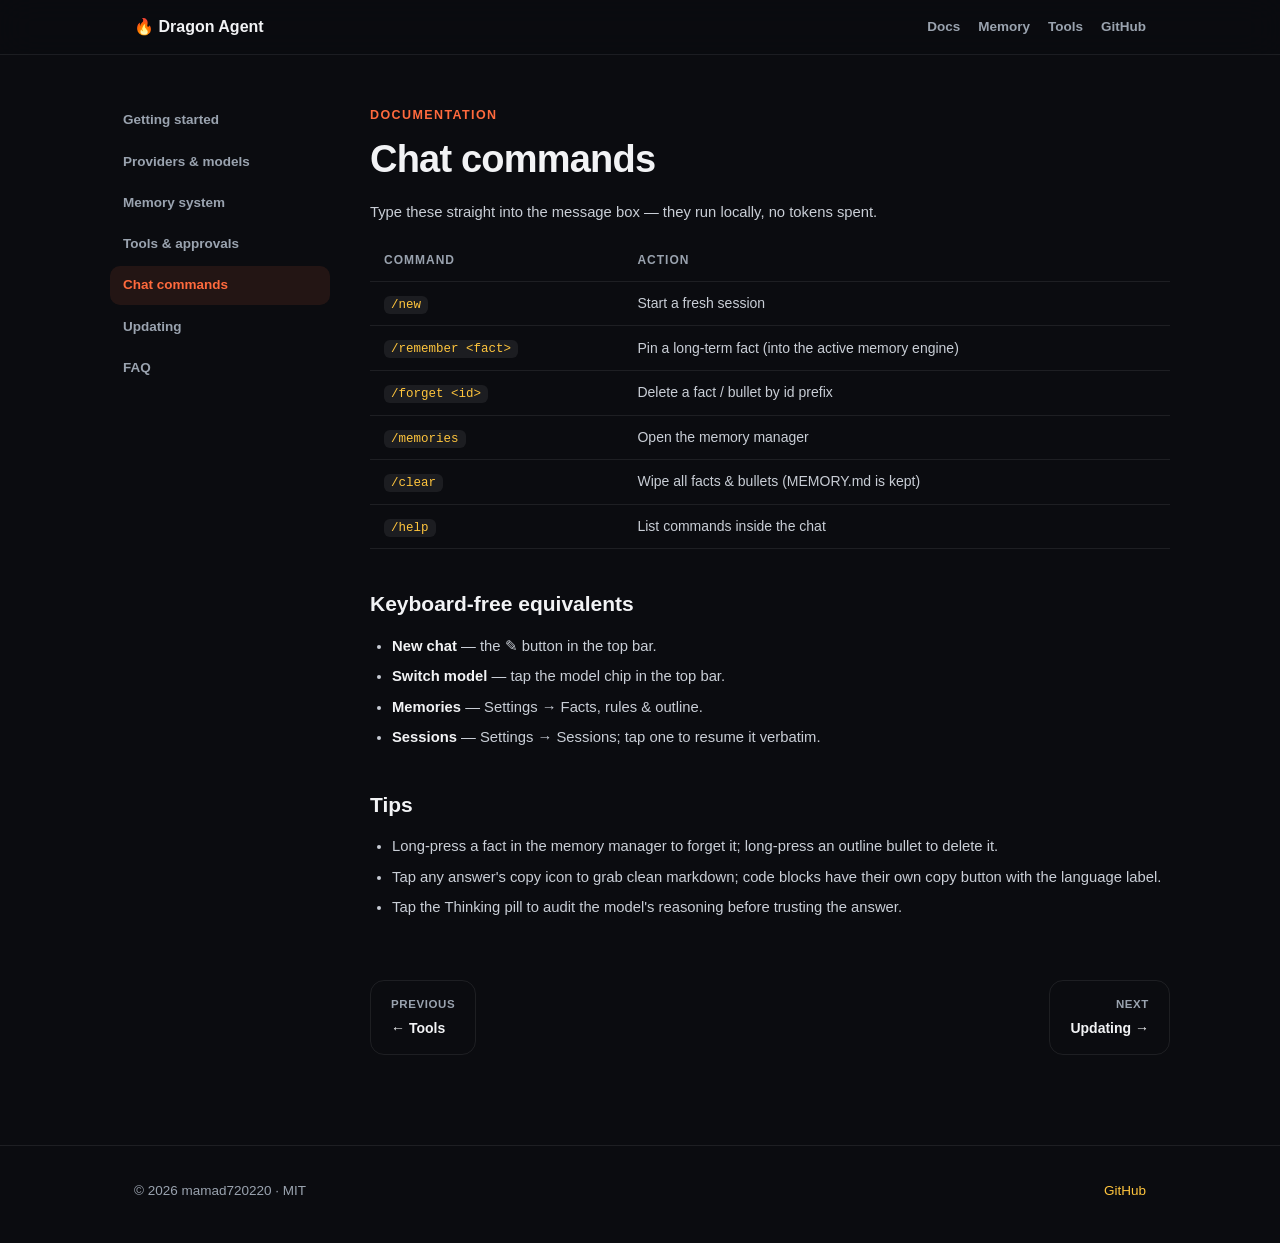
==== docs/commands.html @ 4647bc10 "v1.2.0: light mode, deep thinking + web search + token usage, outline memory engine, tool approval g" ====
<!DOCTYPE html>
<html lang="en">
<head>
<meta charset="UTF-8">
<meta name="viewport" content="width=device-width, initial-scale=1.0">
<title>Chat commands — Dragon Agent Mobile</title>
<link rel="stylesheet" href="style.css">
</head>
<body>
<nav><div class="inner">
  <a class="brand" href="index.html">🔥 Dragon Agent</a>
  <div class="links">
    <a href="getting-started.html">Docs</a>
    <a href="memory.html">Memory</a>
    <a href="tools.html">Tools</a>
    <a href="https://github.com/mamad7202202/dragon-agent-mobile">GitHub</a>
  </div>
</div></nav>

<div class="wrap docs-layout">
  <aside class="docs-nav">
    <a href="getting-started.html">Getting started</a>
    <a href="providers.html">Providers &amp; models</a>
    <a href="memory.html">Memory system</a>
    <a href="tools.html">Tools &amp; approvals</a>
    <a href="commands.html" class="active">Chat commands</a>
    <a href="updates.html">Updating</a>
    <a href="faq.html">FAQ</a>
  </aside>

  <main class="docs-body">
    <span class="crumb">Documentation</span>
    <h1>Chat commands</h1>
    <p>Type these straight into the message box — they run locally, no tokens
    spent.</p>

    <table>
      <tr><th>Command</th><th>Action</th></tr>
      <tr><td><code>/new</code></td><td>Start a fresh session</td></tr>
      <tr><td><code>/remember &lt;fact&gt;</code></td><td>Pin a long-term fact (into the active memory engine)</td></tr>
      <tr><td><code>/forget &lt;id&gt;</code></td><td>Delete a fact / bullet by id prefix</td></tr>
      <tr><td><code>/memories</code></td><td>Open the memory manager</td></tr>
      <tr><td><code>/clear</code></td><td>Wipe all facts &amp; bullets (MEMORY.md is kept)</td></tr>
      <tr><td><code>/help</code></td><td>List commands inside the chat</td></tr>
    </table>

    <h2>Keyboard-free equivalents</h2>
    <ul>
      <li><strong>New chat</strong> — the ✎ button in the top bar.</li>
      <li><strong>Switch model</strong> — tap the model chip in the top bar.</li>
      <li><strong>Memories</strong> — Settings → Facts, rules &amp; outline.</li>
      <li><strong>Sessions</strong> — Settings → Sessions; tap one to resume it verbatim.</li>
    </ul>

    <h2>Tips</h2>
    <ul>
      <li>Long-press a fact in the memory manager to forget it; long-press an
          outline bullet to delete it.</li>
      <li>Tap any answer's copy icon to grab clean markdown; code blocks have
          their own copy button with the language label.</li>
      <li>Tap the Thinking pill to audit the model's reasoning before trusting
          the answer.</li>
    </ul>

    <div class="pager">
      <a href="tools.html"><span class="small">Previous</span>← Tools</a>
      <a href="updates.html" class="next"><span class="small">Next</span>Updating →</a>
    </div>
  </main>
</div>

<footer><div class="wrap inner">
  <span>© 2026 mamad720220 · MIT</span>
  <span><a href="https://github.com/mamad7202202/dragon-agent-mobile">GitHub</a></span>
</div></footer>
</body>
</html>
---- docs/style.css ----
:root {
  --bg: #0b0c10;
  --surface: #14161c;
  --card: #1a1d26;
  --stroke: rgba(255, 255, 255, 0.08);
  --ember: #ff6a3d;
  --ember-deep: #e5484d;
  --gold: #ffc53d;
  --text: #f2f3f5;
  --dim: #9aa3af;
  --radius: 18px;
}

* { margin: 0; padding: 0; box-sizing: border-box; }

html { scroll-behavior: smooth; }

body {
  background: var(--bg);
  color: var(--text);
  font-family: "Inter", -apple-system, "Segoe UI", Roboto, sans-serif;
  line-height: 1.65;
  min-height: 100vh;
}

a { color: var(--gold); text-decoration: none; }
a:hover { text-decoration: underline; }

.wrap { max-width: 1060px; margin: 0 auto; padding: 0 24px; }

/* ---------- nav ---------- */
nav {
  position: sticky; top: 0; z-index: 50;
  backdrop-filter: blur(18px);
  -webkit-backdrop-filter: blur(18px);
  background: rgba(11, 12, 16, 0.72);
  border-bottom: 1px solid var(--stroke);
}
nav .inner {
  display: flex; align-items: center; gap: 22px;
  padding: 14px 24px; max-width: 1060px; margin: 0 auto;
}
nav .brand {
  display: flex; align-items: center; gap: 9px;
  font-weight: 800; font-size: 16px; color: var(--text);
}
nav .brand:hover { text-decoration: none; }
nav .brand svg { width: 22px; height: 22px; }
nav .links { display: flex; gap: 18px; margin-left: auto; flex-wrap: wrap; }
nav .links a {
  color: var(--dim); font-size: 13.5px; font-weight: 600;
}
nav .links a:hover, nav .links a.active { color: var(--text); text-decoration: none; }

/* ---------- hero ---------- */
.hero {
  position: relative; overflow: hidden;
  padding: 96px 0 84px;
  text-align: center;
}
.hero::before {
  content: ""; position: absolute; inset: 0;
  background:
    radial-gradient(600px 320px at 50% 0%, rgba(255, 106, 61, 0.16), transparent 70%),
    radial-gradient(420px 260px at 80% 20%, rgba(255, 197, 61, 0.07), transparent 70%);
  pointer-events: none;
}
.hero .flame { width: 92px; height: 92px; margin-bottom: 26px; filter: drop-shadow(0 6px 30px rgba(255, 106, 61, 0.45)); }
.hero h1 {
  font-size: clamp(34px, 6vw, 56px);
  font-weight: 900; letter-spacing: -1.5px; line-height: 1.08;
}
.hero h1 .grad {
  background: linear-gradient(100deg, var(--gold), var(--ember), var(--ember-deep));
  -webkit-background-clip: text; background-clip: text; color: transparent;
}
.hero p.sub {
  max-width: 620px; margin: 18px auto 0;
  color: var(--dim); font-size: clamp(15px, 2vw, 18px);
}
.hero .cta { margin-top: 34px; display: flex; gap: 14px; justify-content: center; flex-wrap: wrap; }

.btn {
  display: inline-flex; align-items: center; gap: 9px;
  padding: 13px 26px; border-radius: 15px;
  font-weight: 700; font-size: 14.5px;
  transition: transform 0.15s ease, box-shadow 0.15s ease;
}
.btn:hover { text-decoration: none; transform: translateY(-2px); }
.btn.primary {
  background: linear-gradient(120deg, var(--gold), var(--ember), var(--ember-deep));
  color: #fff;
  box-shadow: 0 8px 28px rgba(255, 106, 61, 0.35);
}
.btn.ghost {
  border: 1px solid var(--stroke); color: var(--text);
  background: rgba(255, 255, 255, 0.04);
}

/* ---------- sections ---------- */
section.block { padding: 66px 0; }
section.block h2 {
  font-size: clamp(24px, 3.6vw, 34px);
  font-weight: 800; letter-spacing: -0.6px; margin-bottom: 10px;
}
section.block p.lead { color: var(--dim); max-width: 640px; margin-bottom: 34px; }

.grid { display: grid; gap: 16px; }
.grid.cols-2 { grid-template-columns: repeat(auto-fit, minmax(300px, 1fr)); }
.grid.cols-3 { grid-template-columns: repeat(auto-fit, minmax(250px, 1fr)); }

.card {
  background: linear-gradient(160deg, rgba(255,255,255,0.045), rgba(255,255,255,0.015));
  border: 1px solid var(--stroke);
  border-radius: var(--radius);
  padding: 24px;
  transition: transform 0.18s ease, border-color 0.18s ease;
}
.card:hover { transform: translateY(-3px); border-color: rgba(255, 106, 61, 0.35); }
.card .icon {
  width: 42px; height: 42px; border-radius: 13px;
  display: flex; align-items: center; justify-content: center;
  background: linear-gradient(135deg, rgba(255,197,61,0.2), rgba(255,106,61,0.14));
  font-size: 20px; margin-bottom: 15px;
}
.card h3 { font-size: 16px; margin-bottom: 8px; }
.card p { color: var(--dim); font-size: 14px; }

/* ---------- docs layout ---------- */
.docs-layout {
  display: grid; grid-template-columns: 220px 1fr; gap: 40px;
  padding: 46px 0 90px;
}
.docs-nav { position: sticky; top: 84px; align-self: start; display: flex; flex-direction: column; gap: 3px; }
.docs-nav a {
  color: var(--dim); font-size: 13.5px; font-weight: 600;
  padding: 8px 13px; border-radius: 10px;
}
.docs-nav a:hover { color: var(--text); background: rgba(255,255,255,0.05); text-decoration: none; }
.docs-nav a.active {
  color: var(--ember);
  background: rgba(255, 106, 61, 0.1);
}
.docs-body { min-width: 0; }
.docs-body h1 { font-size: clamp(26px, 4vw, 38px); font-weight: 800; letter-spacing: -0.8px; margin-bottom: 8px; }
.docs-body .crumb { color: var(--ember); font-weight: 700; font-size: 12.5px; letter-spacing: 1.4px; text-transform: uppercase; }
.docs-body h2 { font-size: 21px; font-weight: 750; margin: 38px 0 12px; }
.docs-body h3 { font-size: 16.5px; font-weight: 700; margin: 26px 0 8px; }
.docs-body p { color: #c9ced6; margin: 10px 0; font-size: 14.8px; }
.docs-body ul, .docs-body ol { margin: 12px 0 12px 22px; color: #c9ced6; font-size: 14.8px; }
.docs-body li { margin: 6px 0; }
.docs-body strong { color: var(--text); }

pre {
  background: #0e1015;
  border: 1px solid var(--stroke);
  border-radius: 13px;
  padding: 16px 18px;
  overflow-x: auto;
  margin: 14px 0;
  font-size: 13px; line-height: 1.6;
}
code {
  font-family: "JetBrains Mono", ui-monospace, "Cascadia Code", Consolas, monospace;
}
p code, li code, td code {
  background: rgba(255, 255, 255, 0.07);
  padding: 2px 7px; border-radius: 6px; font-size: 12.5px;
  color: var(--gold);
}

table { width: 100%; border-collapse: collapse; margin: 16px 0; font-size: 14px; }
th, td { text-align: left; padding: 10px 14px; border-bottom: 1px solid var(--stroke); }
th { color: var(--dim); font-size: 12px; letter-spacing: 1px; text-transform: uppercase; }
td { color: #c9ced6; }

.note {
  background: rgba(255, 197, 61, 0.07);
  border: 1px solid rgba(255, 197, 61, 0.25);
  border-radius: 13px; padding: 15px 18px; margin: 16px 0;
  font-size: 14px; color: #d8c9a5;
}
.note b { color: var(--gold); }

.pager { display: flex; justify-content: space-between; margin-top: 60px; gap: 12px; }
.pager a {
  border: 1px solid var(--stroke); border-radius: 14px;
  padding: 14px 20px; color: var(--text); font-weight: 700; font-size: 14px;
}
.pager a:hover { border-color: rgba(255,106,61,0.4); text-decoration: none; }
.pager .next { margin-left: auto; text-align: right; }
.pager .small { display: block; color: var(--dim); font-size: 11.5px; font-weight: 600; letter-spacing: 0.6px; text-transform: uppercase; margin-bottom: 3px; }

/* ---------- footer ---------- */
footer {
  border-top: 1px solid var(--stroke);
  padding: 34px 0 44px;
  color: var(--dim); font-size: 13.5px;
}
footer .inner { display: flex; justify-content: space-between; gap: 14px; flex-wrap: wrap; }

@media (max-width: 780px) {
  .docs-layout { grid-template-columns: 1fr; }
  .docs-nav { position: static; flex-direction: row; flex-wrap: wrap; }
  nav .links { display: none; }
}
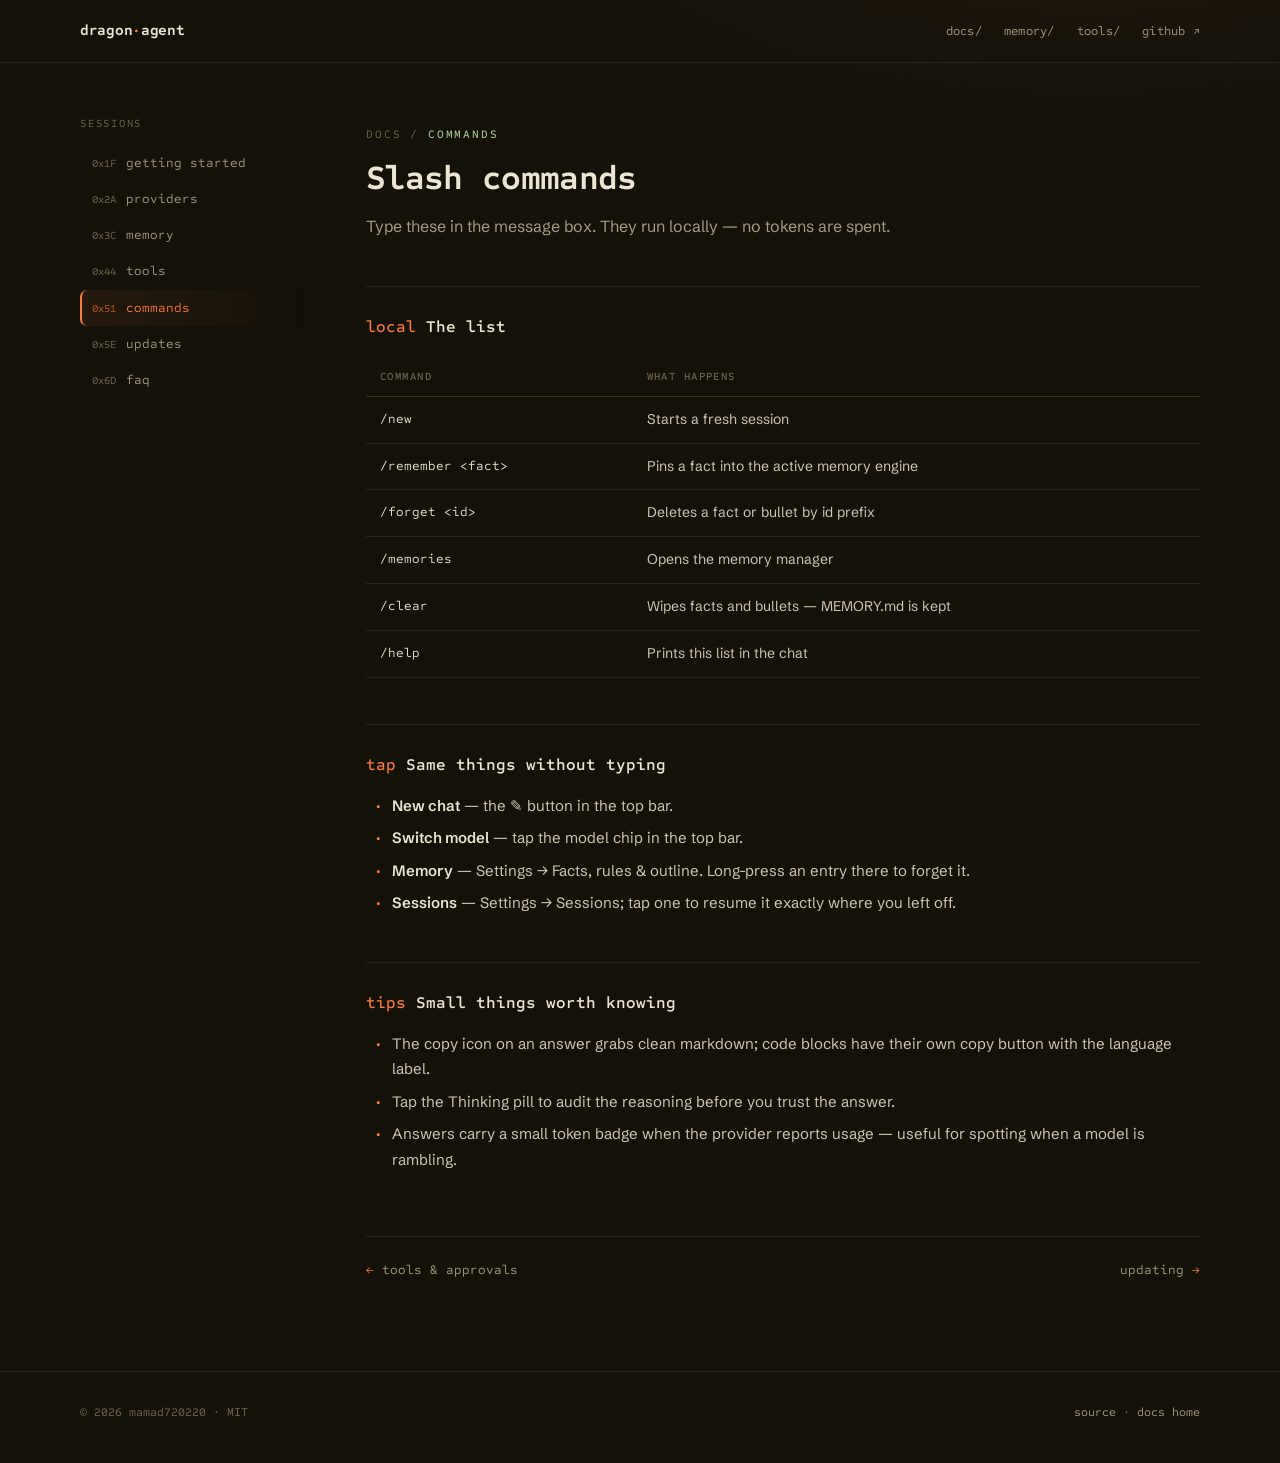
==== commit c31040a6: "Redesign docs: warm ash palette with semantic duotone, mono display type, live session-transcript he" ====
--- a/docs/commands.html
+++ b/docs/commands.html
@@ -4,74 +4,86 @@
 <meta charset="UTF-8">
 <meta name="viewport" content="width=device-width, initial-scale=1.0">
 <title>Chat commands — Dragon Agent Mobile</title>
+<link rel="preconnect" href="https://fonts.googleapis.com">
+<link rel="preconnect" href="https://fonts.gstatic.com" crossorigin>
+<link href="https://fonts.googleapis.com/css2?family=Sometype+Mono:ital,wght@0,400..700;1,400..700&family=Schibsted+Grotesk:wght@400;500;600;700&display=swap" rel="stylesheet">
 <link rel="stylesheet" href="style.css">
 </head>
 <body>
-<nav><div class="inner">
-  <a class="brand" href="index.html">🔥 Dragon Agent</a>
-  <div class="links">
-    <a href="getting-started.html">Docs</a>
-    <a href="memory.html">Memory</a>
-    <a href="tools.html">Tools</a>
-    <a href="https://github.com/mamad7202202/dragon-agent-mobile">GitHub</a>
+
+<nav class="topbar">
+  <div class="wrap topbar-inner">
+    <a class="wordmark" href="index.html">dragon<em>·</em>agent</a>
+    <div class="topbar-links">
+      <a href="getting-started.html">docs/</a>
+      <a href="memory.html">memory/</a>
+      <a href="tools.html">tools/</a>
+      <a href="https://github.com/mamad7202202/dragon-agent-mobile">github ↗</a>
+    </div>
   </div>
-</div></nav>
+</nav>
 
-<div class="wrap docs-layout">
-  <aside class="docs-nav">
-    <a href="getting-started.html">Getting started</a>
-    <a href="providers.html">Providers &amp; models</a>
-    <a href="memory.html">Memory system</a>
-    <a href="tools.html">Tools &amp; approvals</a>
-    <a href="commands.html" class="active">Chat commands</a>
-    <a href="updates.html">Updating</a>
-    <a href="faq.html">FAQ</a>
+<div class="wrap docs">
+  <aside class="rail">
+    <p class="rail-label">sessions</p>
+    <a href="getting-started.html"><span class="sid">0x1F</span> getting started</a>
+    <a href="providers.html"><span class="sid">0x2A</span> providers</a>
+    <a href="memory.html"><span class="sid">0x3C</span> memory</a>
+    <a href="tools.html"><span class="sid">0x44</span> tools</a>
+    <a class="active" href="commands.html"><span class="sid">0x51</span> commands</a>
+    <a href="updates.html"><span class="sid">0x5E</span> updates</a>
+    <a href="faq.html"><span class="sid">0x6D</span> faq</a>
   </aside>
 
-  <main class="docs-body">
-    <span class="crumb">Documentation</span>
-    <h1>Chat commands</h1>
-    <p>Type these straight into the message box — they run locally, no tokens
-    spent.</p>
+  <article>
+    <p class="crumb">docs / <b>commands</b></p>
+    <h1>Slash commands</h1>
+    <p class="standfirst">Type these in the message box. They run locally —
+    no tokens are spent.</p>
 
+    <h2><span class="mark">local</span>The list</h2>
     <table>
-      <tr><th>Command</th><th>Action</th></tr>
-      <tr><td><code>/new</code></td><td>Start a fresh session</td></tr>
-      <tr><td><code>/remember &lt;fact&gt;</code></td><td>Pin a long-term fact (into the active memory engine)</td></tr>
-      <tr><td><code>/forget &lt;id&gt;</code></td><td>Delete a fact / bullet by id prefix</td></tr>
-      <tr><td><code>/memories</code></td><td>Open the memory manager</td></tr>
-      <tr><td><code>/clear</code></td><td>Wipe all facts &amp; bullets (MEMORY.md is kept)</td></tr>
-      <tr><td><code>/help</code></td><td>List commands inside the chat</td></tr>
+      <tr><th>command</th><th>what happens</th></tr>
+      <tr><td>/new</td><td>Starts a fresh session</td></tr>
+      <tr><td>/remember &lt;fact&gt;</td><td>Pins a fact into the active memory engine</td></tr>
+      <tr><td>/forget &lt;id&gt;</td><td>Deletes a fact or bullet by id prefix</td></tr>
+      <tr><td>/memories</td><td>Opens the memory manager</td></tr>
+      <tr><td>/clear</td><td>Wipes facts and bullets — MEMORY.md is kept</td></tr>
+      <tr><td>/help</td><td>Prints this list in the chat</td></tr>
     </table>
 
-    <h2>Keyboard-free equivalents</h2>
+    <h2><span class="mark">tap</span>Same things without typing</h2>
     <ul>
       <li><strong>New chat</strong> — the ✎ button in the top bar.</li>
       <li><strong>Switch model</strong> — tap the model chip in the top bar.</li>
-      <li><strong>Memories</strong> — Settings → Facts, rules &amp; outline.</li>
-      <li><strong>Sessions</strong> — Settings → Sessions; tap one to resume it verbatim.</li>
+      <li><strong>Memory</strong> — Settings → Facts, rules &amp; outline. Long-press
+      an entry there to forget it.</li>
+      <li><strong>Sessions</strong> — Settings → Sessions; tap one to resume it
+      exactly where you left off.</li>
     </ul>
 
-    <h2>Tips</h2>
+    <h2><span class="mark">tips</span>Small things worth knowing</h2>
     <ul>
-      <li>Long-press a fact in the memory manager to forget it; long-press an
-          outline bullet to delete it.</li>
-      <li>Tap any answer's copy icon to grab clean markdown; code blocks have
-          their own copy button with the language label.</li>
-      <li>Tap the Thinking pill to audit the model's reasoning before trusting
-          the answer.</li>
+      <li>The copy icon on an answer grabs clean markdown; code blocks have
+      their own copy button with the language label.</li>
+      <li>Tap the Thinking pill to audit the reasoning before you trust the
+      answer.</li>
+      <li>Answers carry a small token badge when the provider reports usage —
+      useful for spotting when a model is rambling.</li>
     </ul>
 
     <div class="pager">
-      <a href="tools.html"><span class="small">Previous</span>← Tools</a>
-      <a href="updates.html" class="next"><span class="small">Next</span>Updating →</a>
+      <a class="prev" href="tools.html">tools &amp; approvals</a>
+      <a class="next" href="updates.html">updating</a>
     </div>
-  </main>
+  </article>
 </div>
 
-<footer><div class="wrap inner">
-  <span>© 2026 mamad720220 · MIT</span>
-  <span><a href="https://github.com/mamad7202202/dragon-agent-mobile">GitHub</a></span>
-</div></footer>
+<footer>
+  <div class="wrap footer-inner">
+    <span>© 2026 mamad720220 · MIT</span>
+    <span><a href="https://github.com/mamad7202202/dragon-agent-mobile">source</a> · <a href="https://mamad7202202.github.io/dragon-agent-mobile/">docs home</a></span>
+  </div>
+</footer>
 </body>
 </html>
--- a/docs/style.css
+++ b/docs/style.css
@@ -1,14 +1,26 @@
+/* Dragon Agent Mobile — docs
+   Palette: warm ember-ash, duotone semantics
+   ember  = the agent, live actions
+   sage   = your memory, your data
+   Type:  Sometype Mono (display/code), Schibsted Grotesk (body) */
+
 :root {
-  --bg: #0b0c10;
-  --surface: #14161c;
-  --card: #1a1d26;
-  --stroke: rgba(255, 255, 255, 0.08);
-  --ember: #ff6a3d;
-  --ember-deep: #e5484d;
-  --gold: #ffc53d;
-  --text: #f2f3f5;
-  --dim: #9aa3af;
-  --radius: 18px;
+  --ash-950: #141109;
+  --ash-900: #181409;
+  --ash-850: #1D1910;
+  --ash-800: #241F14;
+  --line:    #37301F;
+  --line-soft: #2B2517;
+  --bone:    #EDE5D3;
+  --dim:     #A79A80;
+  --faint:   #736850;
+  --ember:   #FF7A3D;
+  --ember-dim: #C25A28;
+  --sage:    #A5C793;
+  --sage-dim:#6E8F60;
+  --gold:    #E5B84E;
+  --mono: "Sometype Mono", ui-monospace, "Cascadia Mono", Menlo, monospace;
+  --sans: "Schibsted Grotesk", "Segoe UI", Roboto, sans-serif;
 }
 
 * { margin: 0; padding: 0; box-sizing: border-box; }
@@ -16,191 +28,451 @@
 html { scroll-behavior: smooth; }
 
 body {
-  background: var(--bg);
-  color: var(--text);
-  font-family: "Inter", -apple-system, "Segoe UI", Roboto, sans-serif;
-  line-height: 1.65;
-  min-height: 100vh;
-}
-
-a { color: var(--gold); text-decoration: none; }
-a:hover { text-decoration: underline; }
-
-.wrap { max-width: 1060px; margin: 0 auto; padding: 0 24px; }
-
-/* ---------- nav ---------- */
-nav {
-  position: sticky; top: 0; z-index: 50;
-  backdrop-filter: blur(18px);
-  -webkit-backdrop-filter: blur(18px);
-  background: rgba(11, 12, 16, 0.72);
-  border-bottom: 1px solid var(--stroke);
-}
-nav .inner {
-  display: flex; align-items: center; gap: 22px;
-  padding: 14px 24px; max-width: 1060px; margin: 0 auto;
-}
-nav .brand {
-  display: flex; align-items: center; gap: 9px;
-  font-weight: 800; font-size: 16px; color: var(--text);
-}
-nav .brand:hover { text-decoration: none; }
-nav .brand svg { width: 22px; height: 22px; }
-nav .links { display: flex; gap: 18px; margin-left: auto; flex-wrap: wrap; }
-nav .links a {
-  color: var(--dim); font-size: 13.5px; font-weight: 600;
-}
-nav .links a:hover, nav .links a.active { color: var(--text); text-decoration: none; }
-
-/* ---------- hero ---------- */
-.hero {
-  position: relative; overflow: hidden;
-  padding: 96px 0 84px;
-  text-align: center;
-}
-.hero::before {
-  content: ""; position: absolute; inset: 0;
   background:
-    radial-gradient(600px 320px at 50% 0%, rgba(255, 106, 61, 0.16), transparent 70%),
-    radial-gradient(420px 260px at 80% 20%, rgba(255, 197, 61, 0.07), transparent 70%);
-  pointer-events: none;
-}
-.hero .flame { width: 92px; height: 92px; margin-bottom: 26px; filter: drop-shadow(0 6px 30px rgba(255, 106, 61, 0.45)); }
-.hero h1 {
-  font-size: clamp(34px, 6vw, 56px);
-  font-weight: 900; letter-spacing: -1.5px; line-height: 1.08;
-}
-.hero h1 .grad {
-  background: linear-gradient(100deg, var(--gold), var(--ember), var(--ember-deep));
-  -webkit-background-clip: text; background-clip: text; color: transparent;
-}
-.hero p.sub {
-  max-width: 620px; margin: 18px auto 0;
-  color: var(--dim); font-size: clamp(15px, 2vw, 18px);
-}
-.hero .cta { margin-top: 34px; display: flex; gap: 14px; justify-content: center; flex-wrap: wrap; }
+    radial-gradient(1100px 500px at 85% -10%, rgba(255, 122, 61, 0.05), transparent 60%),
+    var(--ash-950);
+  color: var(--bone);
+  font-family: var(--sans);
+  font-size: 15.5px;
+  line-height: 1.7;
+}
+
+a { color: var(--bone); text-decoration: none; }
+a:hover { color: var(--ember); }
+
+:focus-visible {
+  outline: 2px solid var(--ember);
+  outline-offset: 3px;
+  border-radius: 2px;
+}
+
+::selection { background: rgba(255, 122, 61, 0.28); }
+
+.wrap { max-width: 1120px; margin: 0 auto; padding: 0 28px; }
+
+/* ---------------- top bar ---------------- */
+
+.topbar { border-bottom: 1px solid var(--line-soft); }
+.topbar-inner {
+  display: flex; align-items: baseline; gap: 26px;
+  padding: 18px 0;
+}
+.wordmark {
+  font-family: var(--mono);
+  font-weight: 700; font-size: 15px; letter-spacing: -0.02em;
+  color: var(--bone);
+}
+.wordmark em { font-style: normal; color: var(--ember); }
+.topbar-links { margin-left: auto; display: flex; gap: 22px; flex-wrap: wrap; }
+.topbar-links a {
+  font-family: var(--mono); font-size: 12.5px; color: var(--dim);
+  letter-spacing: 0.02em;
+}
+.topbar-links a:hover { color: var(--bone); }
+
+/* ---------------- hero transcript ---------------- */
+
+.hero { padding: 72px 0 30px; }
+.hero-kicker {
+  font-family: var(--mono); font-size: 11.5px; font-weight: 500;
+  letter-spacing: 0.16em; text-transform: uppercase;
+  color: var(--faint);
+  margin-bottom: 18px;
+}
+.hero-kicker b { color: var(--sage); font-weight: 500; }
+
+.term {
+  max-width: 780px;
+  border: 1px solid var(--line);
+  border-radius: 10px;
+  background: var(--ash-850);
+  box-shadow: 0 24px 60px rgba(0, 0, 0, 0.45);
+  overflow: hidden;
+}
+.term-bar {
+  display: flex; align-items: center; gap: 10px;
+  padding: 10px 16px;
+  border-bottom: 1px solid var(--line-soft);
+  font-family: var(--mono); font-size: 12px; color: var(--faint);
+}
+.term-bar .dot { width: 8px; height: 8px; border-radius: 50%; background: var(--line); }
+.term-bar .dot.live { background: var(--ember); box-shadow: 0 0 8px rgba(255,122,61,0.6); }
+.term-bar .path { margin-left: auto; }
+.term-body {
+  padding: 22px 20px 26px;
+  font-family: var(--mono);
+  font-size: 13.5px; line-height: 1.9;
+  min-height: 285px;
+}
+.tl { display: flex; gap: 14px; opacity: 0; }
+.tl.on { opacity: 1; }
+.tl .who {
+  flex: 0 0 58px; text-align: right;
+  color: var(--faint);
+  user-select: none;
+}
+.tl.you .who { color: var(--sage); }
+.tl.dragon .who { color: var(--ember); }
+.tl .txt { flex: 1; min-width: 0; word-break: break-word; }
+.tl .txt .tag {
+  display: inline-block;
+  padding: 0 7px; margin-right: 8px;
+  border: 1px solid var(--line); border-radius: 5px;
+  font-size: 11px; color: var(--dim);
+}
+.tl .txt .tag.ok { color: var(--sage); border-color: var(--sage-dim); }
+.tl .txt .tag.recall { color: var(--ember); border-color: var(--ember-dim); }
+.tl .txt .dim { color: var(--dim); }
+.caret {
+  display: inline-block; width: 8px; height: 15px;
+  background: var(--ember);
+  vertical-align: -2px;
+  animation: blink 1.05s steps(1) infinite;
+}
+@keyframes blink { 50% { opacity: 0; } }
+
+.hero-sub {
+  max-width: 640px;
+  margin-top: 30px;
+  color: var(--dim); font-size: 16.5px;
+}
+.hero-sub strong { color: var(--bone); font-weight: 600; }
+.hero-actions { display: flex; gap: 14px; margin-top: 26px; flex-wrap: wrap; }
 
 .btn {
-  display: inline-flex; align-items: center; gap: 9px;
-  padding: 13px 26px; border-radius: 15px;
-  font-weight: 700; font-size: 14.5px;
-  transition: transform 0.15s ease, box-shadow 0.15s ease;
-}
-.btn:hover { text-decoration: none; transform: translateY(-2px); }
+  display: inline-block; padding: 11px 22px;
+  border-radius: 8px;
+  font-family: var(--mono); font-size: 13.5px; font-weight: 600;
+  border: 1px solid var(--line);
+  color: var(--bone);
+  transition: border-color 0.15s ease, color 0.15s ease;
+}
+.btn:hover { border-color: var(--ember-dim); color: var(--ember); }
 .btn.primary {
-  background: linear-gradient(120deg, var(--gold), var(--ember), var(--ember-deep));
-  color: #fff;
-  box-shadow: 0 8px 28px rgba(255, 106, 61, 0.35);
-}
-.btn.ghost {
-  border: 1px solid var(--stroke); color: var(--text);
-  background: rgba(255, 255, 255, 0.04);
-}
-
-/* ---------- sections ---------- */
-section.block { padding: 66px 0; }
-section.block h2 {
-  font-size: clamp(24px, 3.6vw, 34px);
-  font-weight: 800; letter-spacing: -0.6px; margin-bottom: 10px;
-}
-section.block p.lead { color: var(--dim); max-width: 640px; margin-bottom: 34px; }
-
-.grid { display: grid; gap: 16px; }
-.grid.cols-2 { grid-template-columns: repeat(auto-fit, minmax(300px, 1fr)); }
-.grid.cols-3 { grid-template-columns: repeat(auto-fit, minmax(250px, 1fr)); }
-
-.card {
-  background: linear-gradient(160deg, rgba(255,255,255,0.045), rgba(255,255,255,0.015));
-  border: 1px solid var(--stroke);
-  border-radius: var(--radius);
-  padding: 24px;
-  transition: transform 0.18s ease, border-color 0.18s ease;
-}
-.card:hover { transform: translateY(-3px); border-color: rgba(255, 106, 61, 0.35); }
-.card .icon {
-  width: 42px; height: 42px; border-radius: 13px;
-  display: flex; align-items: center; justify-content: center;
-  background: linear-gradient(135deg, rgba(255,197,61,0.2), rgba(255,106,61,0.14));
-  font-size: 20px; margin-bottom: 15px;
-}
-.card h3 { font-size: 16px; margin-bottom: 8px; }
-.card p { color: var(--dim); font-size: 14px; }
-
-/* ---------- docs layout ---------- */
-.docs-layout {
-  display: grid; grid-template-columns: 220px 1fr; gap: 40px;
-  padding: 46px 0 90px;
-}
-.docs-nav { position: sticky; top: 84px; align-self: start; display: flex; flex-direction: column; gap: 3px; }
-.docs-nav a {
-  color: var(--dim); font-size: 13.5px; font-weight: 600;
-  padding: 8px 13px; border-radius: 10px;
-}
-.docs-nav a:hover { color: var(--text); background: rgba(255,255,255,0.05); text-decoration: none; }
-.docs-nav a.active {
+  background: var(--ember); border-color: var(--ember);
+  color: #1A0F06;
+}
+.btn.primary:hover { background: #FF8B55; color: #1A0F06; }
+
+/* ---------------- systems ledger ---------------- */
+
+.ledger { padding: 74px 0 20px; }
+.ledger-head {
+  display: flex; align-items: baseline; gap: 16px;
+  margin-bottom: 8px;
+}
+.ledger-head h2 {
+  font-family: var(--mono); font-size: 19px; font-weight: 600;
+  letter-spacing: -0.01em;
+}
+.ledger-head .n { color: var(--faint); font-family: var(--mono); font-size: 12.5px; }
+.ledger-intro { color: var(--dim); max-width: 560px; margin-bottom: 26px; font-size: 14.5px; }
+
+.row {
+  display: grid;
+  grid-template-columns: 150px 210px 1fr;
+  gap: 22px;
+  padding: 19px 4px;
+  border-top: 1px solid var(--line-soft);
+}
+.row:last-child { border-bottom: 1px solid var(--line-soft); }
+.row .sys {
+  font-family: var(--mono); font-size: 11.5px;
+  letter-spacing: 0.12em; text-transform: uppercase;
+  color: var(--faint);
+  padding-top: 3px;
+}
+.row .sys.ember { color: var(--ember-dim); }
+.row .sys.sage { color: var(--sage-dim); }
+.row h3 {
+  font-family: var(--mono); font-size: 14.5px; font-weight: 600;
+  color: var(--bone);
+  padding-top: 1px;
+}
+.row p { color: var(--dim); font-size: 14.5px; }
+.row p a { color: var(--sage); border-bottom: 1px solid var(--sage-dim); }
+.row p a:hover { color: var(--bone); }
+
+/* ---------------- download band ---------------- */
+
+.band { padding: 64px 0 84px; }
+.band-inner {
+  border: 1px solid var(--line);
+  border-radius: 10px;
+  background: linear-gradient(180deg, var(--ash-850), var(--ash-900));
+  padding: 34px 34px 30px;
+  display: flex; gap: 30px; align-items: center; flex-wrap: wrap;
+}
+.band h2 {
+  font-family: var(--mono); font-size: 21px; font-weight: 600;
+  margin-bottom: 6px;
+}
+.band p { color: var(--dim); font-size: 14.5px; max-width: 480px; }
+.band .files { margin-left: auto; display: flex; flex-direction: column; gap: 9px; }
+.band .files a {
+  font-family: var(--mono); font-size: 13px;
+  display: inline-flex; gap: 10px; align-items: baseline;
+}
+.band .files a::before { content: "↓"; color: var(--ember); }
+.band .files a:hover { color: var(--ember); }
+.band .files .meta { color: var(--faint); font-size: 11.5px; }
+
+/* ---------------- docs layout ---------------- */
+
+.docs {
+  display: grid;
+  grid-template-columns: 230px minmax(0, 1fr);
+  gap: 56px;
+  padding: 52px 0 90px;
+}
+.rail { position: sticky; top: 30px; align-self: start; }
+.rail-label {
+  font-family: var(--mono); font-size: 11px;
+  letter-spacing: 0.16em; text-transform: uppercase;
+  color: var(--faint);
+  margin-bottom: 12px;
+}
+.rail a {
+  display: flex; gap: 10px; align-items: baseline;
+  font-family: var(--mono); font-size: 13px;
+  color: var(--dim);
+  padding: 7px 10px;
+  border-radius: 7px;
+  border-left: 2px solid transparent;
+}
+.rail a .sid { color: var(--faint); font-size: 11px; }
+.rail a:hover { color: var(--bone); background: var(--ash-800); }
+.rail a.active {
   color: var(--ember);
-  background: rgba(255, 106, 61, 0.1);
-}
-.docs-body { min-width: 0; }
-.docs-body h1 { font-size: clamp(26px, 4vw, 38px); font-weight: 800; letter-spacing: -0.8px; margin-bottom: 8px; }
-.docs-body .crumb { color: var(--ember); font-weight: 700; font-size: 12.5px; letter-spacing: 1.4px; text-transform: uppercase; }
-.docs-body h2 { font-size: 21px; font-weight: 750; margin: 38px 0 12px; }
-.docs-body h3 { font-size: 16.5px; font-weight: 700; margin: 26px 0 8px; }
-.docs-body p { color: #c9ced6; margin: 10px 0; font-size: 14.8px; }
-.docs-body ul, .docs-body ol { margin: 12px 0 12px 22px; color: #c9ced6; font-size: 14.8px; }
-.docs-body li { margin: 6px 0; }
-.docs-body strong { color: var(--text); }
+  border-left-color: var(--ember);
+  background: linear-gradient(90deg, rgba(255, 122, 61, 0.08), transparent);
+}
+.rail a.active .sid { color: var(--ember-dim); }
+
+/* ---------------- article ---------------- */
+
+.crumb {
+  font-family: var(--mono); font-size: 11.5px;
+  letter-spacing: 0.16em; text-transform: uppercase;
+  color: var(--faint); margin-bottom: 14px;
+}
+.crumb b { color: var(--sage); font-weight: 500; }
+article h1 {
+  font-family: var(--mono);
+  font-size: clamp(26px, 3.6vw, 34px);
+  font-weight: 700; letter-spacing: -0.02em; line-height: 1.2;
+  margin-bottom: 14px;
+}
+article .standfirst { color: var(--dim); font-size: 16px; max-width: 620px; }
+article h2 {
+  font-family: var(--mono); font-size: 16.5px; font-weight: 600;
+  margin: 46px 0 14px;
+  padding-top: 26px;
+  border-top: 1px solid var(--line-soft);
+}
+article h2 .mark { color: var(--ember); margin-right: 10px; font-weight: 500; }
+article h2 .mark.sage { color: var(--sage-dim); }
+article h3 {
+  font-family: var(--mono); font-size: 14px; font-weight: 600;
+  color: var(--bone); margin: 26px 0 8px;
+}
+article p { color: #CFC5B2; margin: 10px 0; font-size: 15px; }
+article ul, article ol { margin: 12px 0 14px 4px; list-style: none; }
+article li {
+  color: #CFC5B2; font-size: 15px;
+  padding-left: 22px; position: relative; margin: 7px 0;
+}
+article ul li::before {
+  content: "·"; position: absolute; left: 6px;
+  color: var(--ember); font-weight: 700;
+}
+article ol { counter-reset: step; }
+article ol li::before {
+  counter-increment: step;
+  content: counter(step, decimal-leading-zero);
+  position: absolute; left: 0;
+  font-family: var(--mono); font-size: 12px;
+  color: var(--ember-dim); top: 3px;
+}
+article li strong, article p strong { color: var(--bone); font-weight: 600; }
+article li a, article p a { color: var(--sage); border-bottom: 1px solid var(--sage-dim); }
+article li a:hover, article p a:hover { color: var(--bone); }
 
 pre {
-  background: #0e1015;
-  border: 1px solid var(--stroke);
-  border-radius: 13px;
-  padding: 16px 18px;
+  background: var(--ash-900);
+  border: 1px solid var(--line-soft);
+  border-radius: 8px;
+  padding: 15px 18px;
   overflow-x: auto;
-  margin: 14px 0;
-  font-size: 13px; line-height: 1.6;
-}
+  margin: 16px 0;
+  font-family: var(--mono);
+  font-size: 13px; line-height: 1.75;
+  color: #D8CFBB;
+}
+pre .c { color: var(--faint); }
+pre .e { color: var(--ember); }
+pre .s { color: var(--sage); }
 code {
-  font-family: "JetBrains Mono", ui-monospace, "Cascadia Code", Consolas, monospace;
+  font-family: var(--mono);
+  font-size: 0.88em;
 }
 p code, li code, td code {
-  background: rgba(255, 255, 255, 0.07);
-  padding: 2px 7px; border-radius: 6px; font-size: 12.5px;
+  background: var(--ash-800);
+  border: 1px solid var(--line-soft);
+  padding: 1px 6px; border-radius: 5px;
   color: var(--gold);
 }
 
-table { width: 100%; border-collapse: collapse; margin: 16px 0; font-size: 14px; }
-th, td { text-align: left; padding: 10px 14px; border-bottom: 1px solid var(--stroke); }
-th { color: var(--dim); font-size: 12px; letter-spacing: 1px; text-transform: uppercase; }
-td { color: #c9ced6; }
+table { width: 100%; border-collapse: collapse; margin: 18px 0; font-size: 14px; }
+th {
+  text-align: left; padding: 9px 14px;
+  font-family: var(--mono); font-size: 11px; font-weight: 500;
+  letter-spacing: 0.13em; text-transform: uppercase;
+  color: var(--faint);
+  border-bottom: 1px solid var(--line);
+}
+td {
+  padding: 11px 14px;
+  border-bottom: 1px solid var(--line-soft);
+  color: #CFC5B2; vertical-align: top;
+}
+td:first-child { font-family: var(--mono); font-size: 13px; color: var(--bone); white-space: nowrap; }
+td .shield { color: var(--ember); }
+td .free { color: var(--faint); }
 
 .note {
-  background: rgba(255, 197, 61, 0.07);
-  border: 1px solid rgba(255, 197, 61, 0.25);
-  border-radius: 13px; padding: 15px 18px; margin: 16px 0;
-  font-size: 14px; color: #d8c9a5;
-}
-.note b { color: var(--gold); }
-
-.pager { display: flex; justify-content: space-between; margin-top: 60px; gap: 12px; }
-.pager a {
-  border: 1px solid var(--stroke); border-radius: 14px;
-  padding: 14px 20px; color: var(--text); font-weight: 700; font-size: 14px;
-}
-.pager a:hover { border-color: rgba(255,106,61,0.4); text-decoration: none; }
-.pager .next { margin-left: auto; text-align: right; }
-.pager .small { display: block; color: var(--dim); font-size: 11.5px; font-weight: 600; letter-spacing: 0.6px; text-transform: uppercase; margin-bottom: 3px; }
-
-/* ---------- footer ---------- */
-footer {
-  border-top: 1px solid var(--stroke);
-  padding: 34px 0 44px;
-  color: var(--dim); font-size: 13.5px;
-}
-footer .inner { display: flex; justify-content: space-between; gap: 14px; flex-wrap: wrap; }
-
-@media (max-width: 780px) {
-  .docs-layout { grid-template-columns: 1fr; }
-  .docs-nav { position: static; flex-direction: row; flex-wrap: wrap; }
-  nav .links { display: none; }
-}
+  border-left: 2px solid var(--sage-dim);
+  background: linear-gradient(90deg, rgba(165, 199, 147, 0.06), transparent 70%);
+  border-radius: 0 8px 8px 0;
+  padding: 13px 18px;
+  margin: 18px 0;
+  font-size: 14px; color: #C9C0AC;
+}
+.note b { color: var(--sage); font-weight: 600; }
+.note.warn { border-left-color: var(--ember-dim); }
+.note.warn b { color: var(--ember); }
+
+.pager {
+  display: flex; justify-content: space-between; gap: 14px;
+  margin-top: 64px; padding-top: 22px;
+  border-top: 1px solid var(--line-soft);
+}
+.pager a { font-family: var(--mono); font-size: 13px; color: var(--dim); }
+.pager a:hover { color: var(--ember); }
+.pager .next { margin-left: auto; }
+.pager .next::after { content: " →"; color: var(--ember); }
+.pager .prev::before { content: "← "; color: var(--ember); }
+
+/* ---------------- recall lab ---------------- */
+
+.lab {
+  border: 1px solid var(--line);
+  border-radius: 10px;
+  background: var(--ash-900);
+  margin: 22px 0;
+  overflow: hidden;
+}
+.lab-head {
+  display: flex; align-items: baseline; gap: 12px;
+  padding: 12px 18px;
+  border-bottom: 1px solid var(--line-soft);
+  font-family: var(--mono); font-size: 12.5px;
+  color: var(--ember);
+}
+.lab-head span { margin-left: auto; color: var(--faint); font-size: 11.5px; }
+.lab-input {
+  display: flex; gap: 12px; align-items: baseline;
+  padding: 15px 18px;
+  border-bottom: 1px solid var(--line-soft);
+}
+.lab-input label {
+  font-family: var(--mono); font-size: 12px; color: var(--sage);
+  flex: 0 0 auto;
+}
+.lab-input input {
+  flex: 1; min-width: 0;
+  background: transparent; border: none; outline: none;
+  font-family: var(--mono); font-size: 13.5px;
+  color: var(--bone);
+  caret-color: var(--ember);
+}
+.lab-rows { padding: 8px 0; }
+.lr {
+  display: grid;
+  grid-template-columns: 52px 1fr 130px 74px;
+  gap: 14px; align-items: center;
+  padding: 9px 18px;
+  border-left: 2px solid transparent;
+  font-family: var(--mono); font-size: 12.5px;
+}
+.lr.hit { border-left-color: var(--sage); background: rgba(165, 199, 147, 0.05); }
+.lr .fid { color: var(--faint); font-size: 11px; }
+.lr .ftext { color: #D5CCB8; overflow: hidden; text-overflow: ellipsis; white-space: nowrap; }
+.lr .fmeta { color: var(--faint); font-size: 11px; text-align: right; }
+.lr .fscore { text-align: right; }
+.lr .fscore .num { color: var(--dim); font-size: 11.5px; margin-left: 8px; }
+.lr.hit .fscore .num { color: var(--sage); }
+.bar {
+  display: inline-block; width: 64px; height: 5px;
+  background: var(--ash-800); border-radius: 3px;
+  overflow: hidden; vertical-align: middle;
+}
+.bar i {
+  display: block; height: 100%;
+  background: var(--ember);
+  transition: width 0.45s cubic-bezier(0.2, 0.8, 0.2, 1);
+}
+.lr.hit .bar i { background: var(--sage); }
+.lr .injected {
+  display: none;
+  font-size: 10px; letter-spacing: 0.1em; text-transform: uppercase;
+  color: var(--sage); margin-left: 8px;
+}
+.lr.hit .injected { display: inline; }
+.lab-formula {
+  padding: 12px 18px;
+  border-top: 1px solid var(--line-soft);
+  font-family: var(--mono); font-size: 12px;
+  color: var(--faint);
+}
+.lab-formula b { color: var(--dim); font-weight: 500; }
+
+/* ---------------- footer ---------------- */
+
+footer { border-top: 1px solid var(--line-soft); }
+.footer-inner {
+  display: flex; justify-content: space-between; gap: 16px; flex-wrap: wrap;
+  padding: 30px 0 40px;
+  font-family: var(--mono); font-size: 12px; color: var(--faint);
+}
+.footer-inner a { color: var(--dim); }
+.footer-inner a:hover { color: var(--ember); }
+
+/* ---------------- responsive ---------------- */
+
+@media (max-width: 860px) {
+  .docs { grid-template-columns: 1fr; gap: 30px; }
+  .rail {
+    position: static;
+    display: flex; flex-wrap: wrap; gap: 4px;
+    border-bottom: 1px solid var(--line-soft);
+    padding-bottom: 16px;
+  }
+  .rail-label { display: none; }
+  .rail a { border-left: none; border: 1px solid var(--line-soft); border-radius: 999px; padding: 5px 13px; }
+  .rail a.active { border-color: var(--ember-dim); }
+  .rail a .sid { display: none; }
+  .row { grid-template-columns: 1fr; gap: 6px; padding: 16px 2px; }
+  .lr { grid-template-columns: 44px 1fr 60px; }
+  .lr .fmeta { display: none; }
+  .term-body { font-size: 12.5px; min-height: 320px; }
+  .band-inner { padding: 26px 22px; }
+  .band .files { margin-left: 0; }
+}
+
+@media (prefers-reduced-motion: reduce) {
+  html { scroll-behavior: auto; }
+  .caret { animation: none; }
+  .bar i { transition: none; }
+  .tl { transition: none; }
+}
